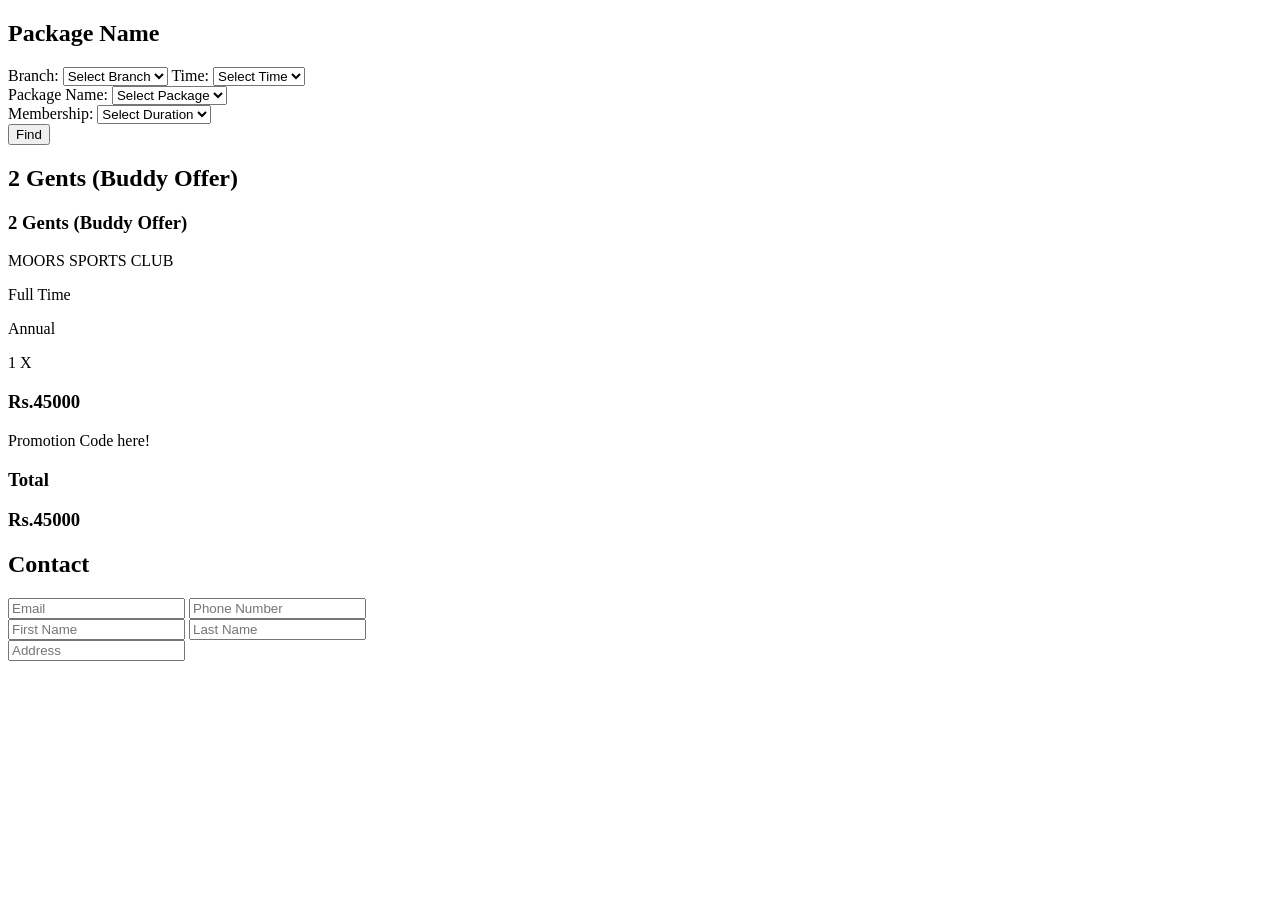
==== index.html @ 267e6563 "Create Package Structure" ====
<!DOCTYPE html>
<html lang="en">

<head>
    <meta charset="UTF-8">
    <meta name="viewport" content="width=device-width, initial-scale=1.0">
    <title>Document</title>
</head>

<body>

    <section class="checkout">
        <div class="left-side">
            <h1>Package Name</h1>
            <label>Branch:</label>
            <select>
                <option>Select Branch</option>
            </select>
            <label>Time:</label>
            <select>
                <option>Select Time</option>
            </select>
            <div class="row">
                <div class="input-box">
                    <label>Package Name:</label>
                    <select>
                        <option>Select Package</option>
                    </select>
                </div>
                <div class="input-box">
                    <label>Membership:</label>
                    <select>
                        <option>Select Duration</option>
                    </select>
                </div>
            </div>
            <button class="find-btn">Find</button>
        </div>

        <div class="right-side">
            <h2>2 Gents (Buddy Offer)</h2>
            <div class="summary">
                <div class="details">
                    <h3>2 Gents (Buddy Offer)</h3>
                    <p>MOORS SPORTS CLUB</p>
                    <p>Full Time</p>
                    <p>Annual</p>
                </div>
                <div class="price">
                    <span>1 X</span>
                    <h3>Rs.45000</h3>
                </div>
            </div>
            <div class="promo">
                Promotion Code here!
            </div>
            <div class="total">
                <h3>Total</h3>
                <h3>Rs.45000</h3>
            </div>
            <div class="contact">
                <h2>Contact</h2>
                <input type="email" placeholder="Email">
                <input type="text" placeholder="Phone Number">
                <div class="row">
                    <input type="text" placeholder="First Name">
                    <input type="text" placeholder="Last Name">
                </div>
                <input type="text" placeholder="Address">
            </div>
        </div>
    </section>
</body>

</html>
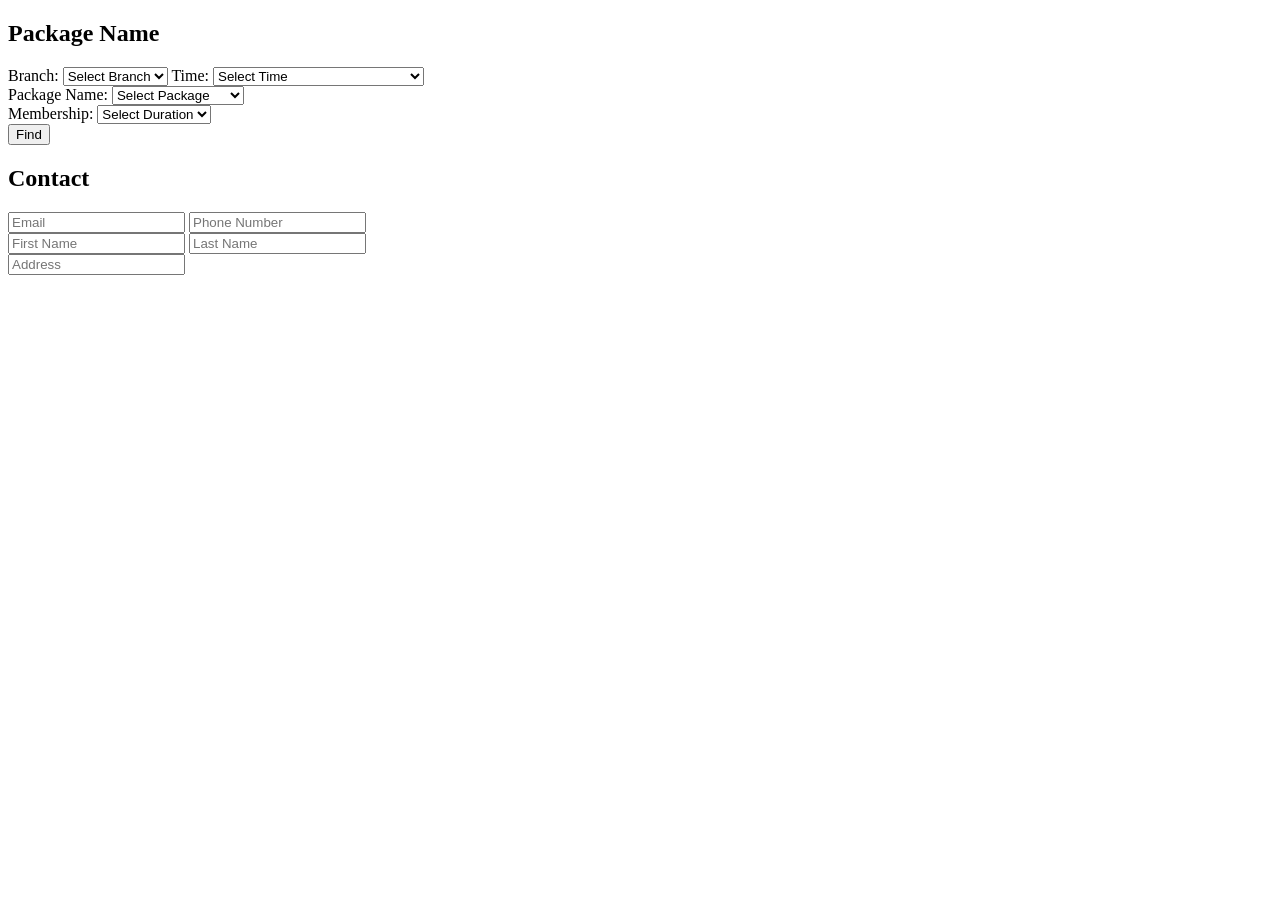
==== commit 8c8fa2ae: "Change Package Structure" ====
--- a/index.html
+++ b/index.html
@@ -4,60 +4,57 @@
 <head>
     <meta charset="UTF-8">
     <meta name="viewport" content="width=device-width, initial-scale=1.0">
-    <title>Document</title>
+    <title>Package</title>
+    <link rel="stylesheet" href="Assets\style.css">
 </head>
 
 <body>
+    <section class="checkout">
 
-    <section class="checkout">
-        <div class="left-side">
             <h1>Package Name</h1>
+
             <label>Branch:</label>
-            <select>
-                <option>Select Branch</option>
+            <select name="branch" required>
+                <option value="" selected disabled>Select Branch</option>
+                <option value="colombo">Colombo</option>
+                <option value="kandy">Kandy</option>
+                <option value="galle">Galle</option>
+                <option value="matara">Matara</option>
+                <option value="kurunegala">Kurunegala</option>
             </select>
+
             <label>Time:</label>
-            <select>
-                <option>Select Time</option>
+            <select name="time" id="time" required>
+                <option value="" selected disabled>Select Time</option>
+                <option value="Morning (6:00 AM - 10:00 AM)">Morning (6:00 AM - 10:00 AM)</option>
+                <option value="Afternoon (12:00 PM - 4:00 PM)">Afternoon (12:00 PM - 4:00 PM)</option>
+                <option value="Evening (5:00 PM - 9:00 PM)">Evening (5:00 PM - 9:00 PM)</option>
             </select>
+
             <div class="row">
                 <div class="input-box">
                     <label>Package Name:</label>
-                    <select>
-                        <option>Select Package</option>
+                    <select name="package" id="package" required>
+                        <option value="" selected disabled>Select Package</option>
+                        <option value="Basic">Basic Package</option>
+                        <option value="Standard">Standard Package</option>
+                        <option value="Premium">Premium Package</option>
+                        <option value="VIP">VIP Package</option>
                     </select>
                 </div>
                 <div class="input-box">
                     <label>Membership:</label>
-                    <select>
-                        <option>Select Duration</option>
+                    <select name="duration" id="duration" required>
+                        <option value="" selected disabled>Select Duration</option>
+                        <option value="1 Month">1 Month</option>
+                        <option value="3 Months">3 Months</option>
+                        <option value="6 Months">6 Months</option>
+                        <option value="12 Months">12 Months</option>
                     </select>
                 </div>
             </div>
             <button class="find-btn">Find</button>
-        </div>
 
-        <div class="right-side">
-            <h2>2 Gents (Buddy Offer)</h2>
-            <div class="summary">
-                <div class="details">
-                    <h3>2 Gents (Buddy Offer)</h3>
-                    <p>MOORS SPORTS CLUB</p>
-                    <p>Full Time</p>
-                    <p>Annual</p>
-                </div>
-                <div class="price">
-                    <span>1 X</span>
-                    <h3>Rs.45000</h3>
-                </div>
-            </div>
-            <div class="promo">
-                Promotion Code here!
-            </div>
-            <div class="total">
-                <h3>Total</h3>
-                <h3>Rs.45000</h3>
-            </div>
             <div class="contact">
                 <h2>Contact</h2>
                 <input type="email" placeholder="Email">
@@ -68,8 +65,6 @@
                 </div>
                 <input type="text" placeholder="Address">
             </div>
-        </div>
     </section>
 </body>
-
 </html>
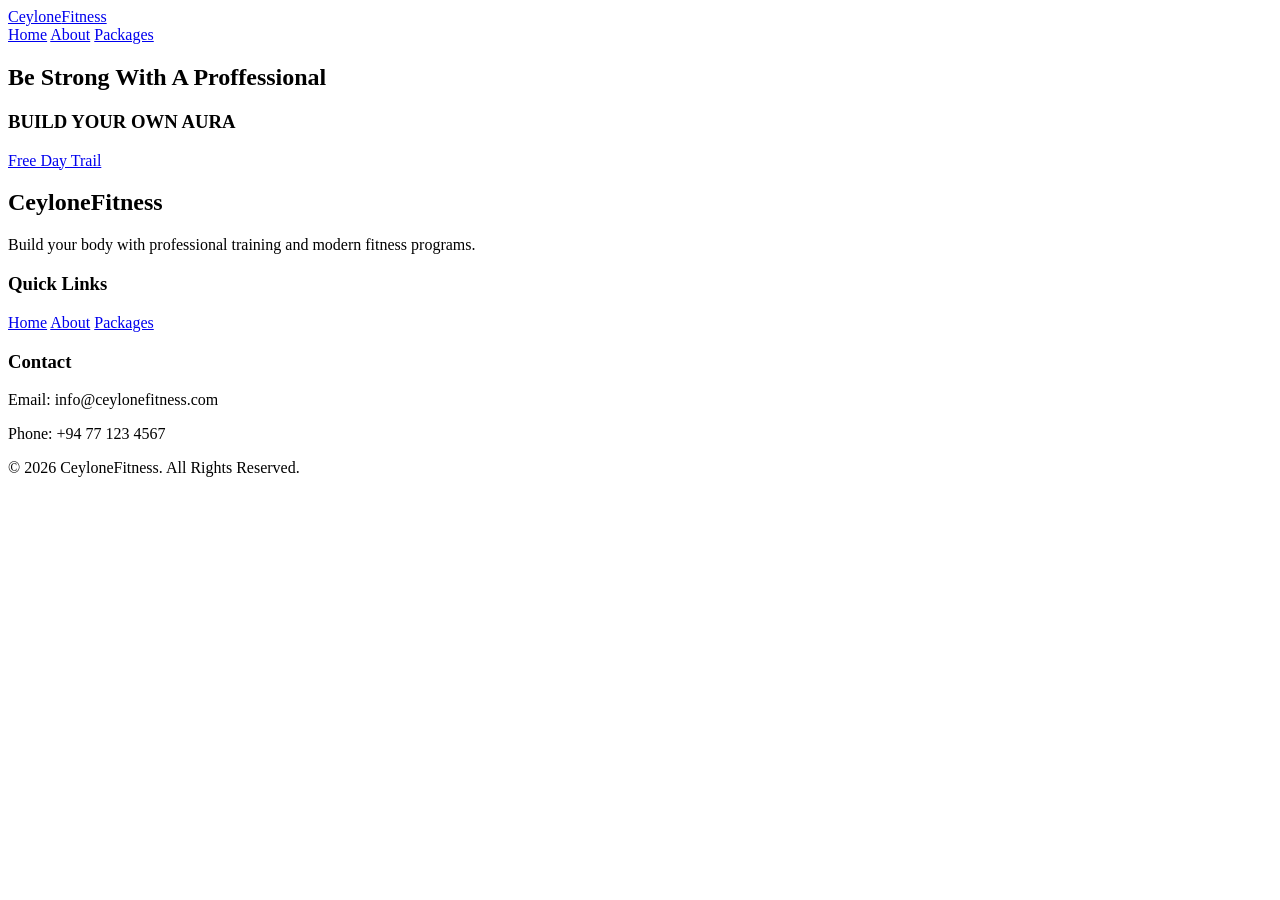
==== commit d3c4461a: "Remove old HTML code" ====
--- a/index.html
+++ b/index.html
@@ -1,70 +1,65 @@
 <!DOCTYPE html>
 <html lang="en">
-
 <head>
     <meta charset="UTF-8">
     <meta name="viewport" content="width=device-width, initial-scale=1.0">
-    <title>Package</title>
-    <link rel="stylesheet" href="Assets\style.css">
+    <title>HomePage</title>
+    <style>
+    @import url('https://fonts.googleapis.com/css2?family=Open+Sans:wght@300;400;600;700;800&display=swap');
+    </style>
+    <link rel="stylesheet" href="Assets/style.css">
 </head>
 
 <body>
-    <section class="checkout">
 
-            <h1>Package Name</h1>
+    <header class="header">
+          <a href="#home" class="logo">Ceylone<span>Fitness</span></a>
+        <i class="bx bx-menu" id="menu-icon"></i>
+        <nav class="navbar">
+            <a href="#home">Home</a>
+            <a href="#about">About</a>
+            <a href="#services">Packages</a>
+        </nav>
+    </header>
 
-            <label>Branch:</label>
-            <select name="branch" required>
-                <option value="" selected disabled>Select Branch</option>
-                <option value="colombo">Colombo</option>
-                <option value="kandy">Kandy</option>
-                <option value="galle">Galle</option>
-                <option value="matara">Matara</option>
-                <option value="kurunegala">Kurunegala</option>
-            </select>
+    <section class="home" id="home">
+        <div class="home-content">
+            <h1> Be <span> Strong</span> With A Proffessional</h1>
+            <h3>BUILD <span> YOUR </span> OWN  AURA </h3>
+            <div class="btn-group">
+                <a href="#" class="btn">Free Day Trail</a>
+            </div>
+        </div>
+    </section>
 
-            <label>Time:</label>
-            <select name="time" id="time" required>
-                <option value="" selected disabled>Select Time</option>
-                <option value="Morning (6:00 AM - 10:00 AM)">Morning (6:00 AM - 10:00 AM)</option>
-                <option value="Afternoon (12:00 PM - 4:00 PM)">Afternoon (12:00 PM - 4:00 PM)</option>
-                <option value="Evening (5:00 PM - 9:00 PM)">Evening (5:00 PM - 9:00 PM)</option>
-            </select>
+    <footer class="footer">
+    <div class="footer-container">
 
-            <div class="row">
-                <div class="input-box">
-                    <label>Package Name:</label>
-                    <select name="package" id="package" required>
-                        <option value="" selected disabled>Select Package</option>
-                        <option value="Basic">Basic Package</option>
-                        <option value="Standard">Standard Package</option>
-                        <option value="Premium">Premium Package</option>
-                        <option value="VIP">VIP Package</option>
-                    </select>
-                </div>
-                <div class="input-box">
-                    <label>Membership:</label>
-                    <select name="duration" id="duration" required>
-                        <option value="" selected disabled>Select Duration</option>
-                        <option value="1 Month">1 Month</option>
-                        <option value="3 Months">3 Months</option>
-                        <option value="6 Months">6 Months</option>
-                        <option value="12 Months">12 Months</option>
-                    </select>
-                </div>
-            </div>
-            <button class="find-btn">Find</button>
+        <div class="footer-box">
+            <h2>Ceylone<span>Fitness</span></h2>
+            <p>Build your body with professional training and modern fitness programs.</p>
+        </div>
 
-            <div class="contact">
-                <h2>Contact</h2>
-                <input type="email" placeholder="Email">
-                <input type="text" placeholder="Phone Number">
-                <div class="row">
-                    <input type="text" placeholder="First Name">
-                    <input type="text" placeholder="Last Name">
-                </div>
-                <input type="text" placeholder="Address">
-            </div>
-    </section>
+        <div class="footer-box">
+            <h3>Quick Links</h3>
+            <a href="#home">Home</a>
+            <a href="#about">About</a>
+            <a href="#services">Packages</a>
+        </div>
+
+        <div class="footer-box">
+            <h3>Contact</h3>
+            <p>Email: info@ceylonefitness.com</p>
+            <p>Phone: +94 77 123 4567</p>
+        </div>
+
+    </div>
+
+    <div class="footer-bottom">
+        <p>© 2026 CeyloneFitness. All Rights Reserved.</p>
+    </div>
+</footer>
 </body>
-</html>+    
+</body>
+</html>
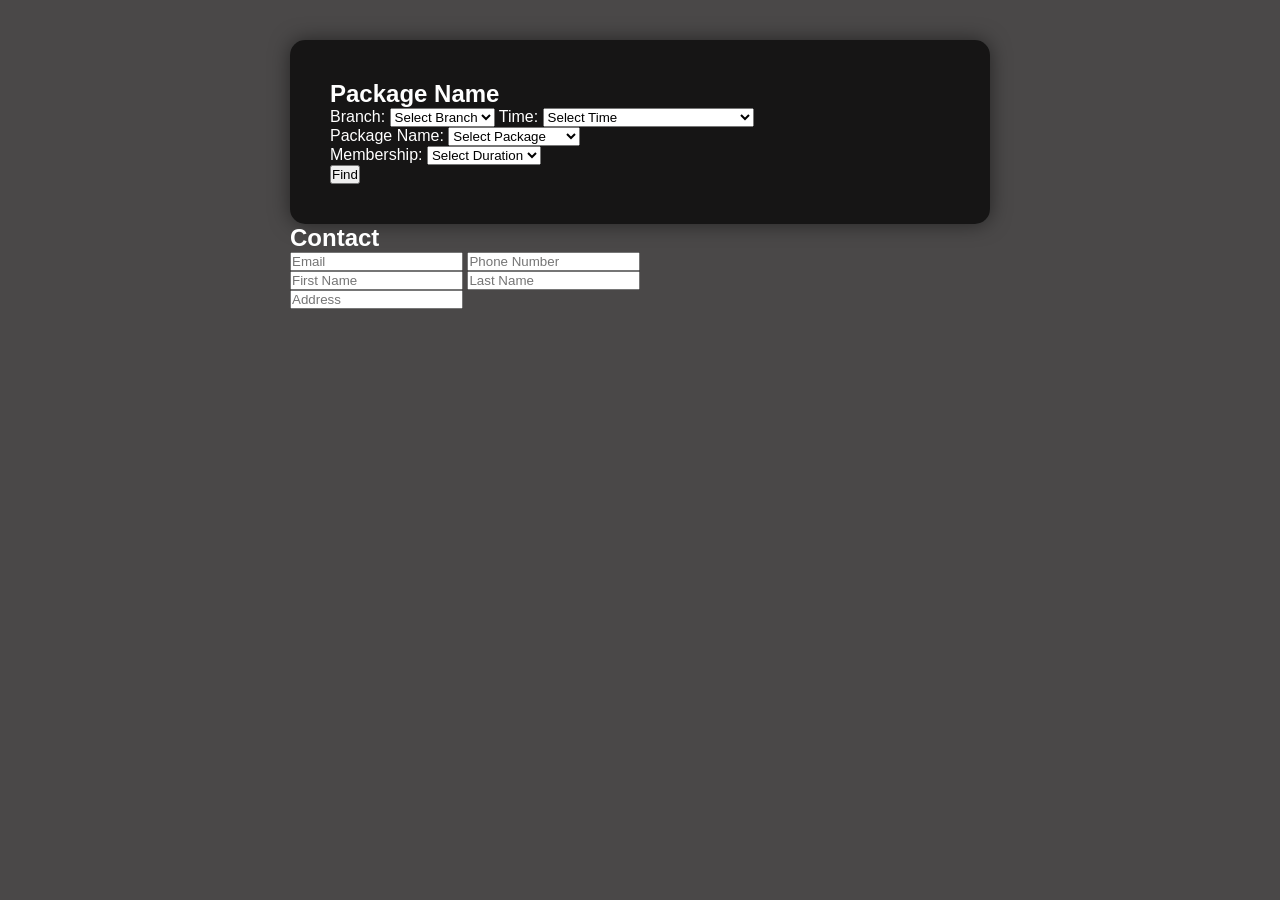
==== commit 1e261368: "Add CSS to Package Devishion Box" ====
--- a/index.html
+++ b/index.html
@@ -1,65 +1,71 @@
 <!DOCTYPE html>
 <html lang="en">
+
 <head>
     <meta charset="UTF-8">
     <meta name="viewport" content="width=device-width, initial-scale=1.0">
-    <title>HomePage</title>
-    <style>
-    @import url('https://fonts.googleapis.com/css2?family=Open+Sans:wght@300;400;600;700;800&display=swap');
-    </style>
-    <link rel="stylesheet" href="Assets/style.css">
+    <title>Package</title>
+    <link rel="stylesheet" href="Assets\style.css">
 </head>
 
 <body>
+    <section class="checkout">
+        <div class="package">
+            <h1>Package Name</h1>
 
-    <header class="header">
-          <a href="#home" class="logo">Ceylone<span>Fitness</span></a>
-        <i class="bx bx-menu" id="menu-icon"></i>
-        <nav class="navbar">
-            <a href="#home">Home</a>
-            <a href="#about">About</a>
-            <a href="#services">Packages</a>
-        </nav>
-    </header>
+            <label>Branch:</label>
+            <select name="branch" required>
+                <option value="" selected disabled>Select Branch</option>
+                <option value="colombo">Colombo</option>
+                <option value="kandy">Kandy</option>
+                <option value="galle">Galle</option>
+                <option value="matara">Matara</option>
+                <option value="kurunegala">Kurunegala</option>
+            </select>
 
-    <section class="home" id="home">
-        <div class="home-content">
-            <h1> Be <span> Strong</span> With A Proffessional</h1>
-            <h3>BUILD <span> YOUR </span> OWN  AURA </h3>
-            <div class="btn-group">
-                <a href="#" class="btn">Free Day Trail</a>
+            <label>Time:</label>
+            <select name="time" id="time" required>
+                <option value="" selected disabled>Select Time</option>
+                <option value="Morning (6:00 AM - 10:00 AM)">Morning (6:00 AM - 10:00 AM)</option>
+                <option value="Afternoon (12:00 PM - 4:00 PM)">Afternoon (12:00 PM - 4:00 PM)</option>
+                <option value="Evening (5:00 PM - 9:00 PM)">Evening (5:00 PM - 9:00 PM)</option>
+            </select>
+
+            <div class="row">
+                <div class="input-box">
+                    <label>Package Name:</label>
+                    <select name="package" id="package" required>
+                        <option value="" selected disabled>Select Package</option>
+                        <option value="Basic">Basic Package</option>
+                        <option value="Standard">Standard Package</option>
+                        <option value="Premium">Premium Package</option>
+                        <option value="VIP">VIP Package</option>
+                    </select>
+                </div>
+                <div class="input-box">
+                    <label>Membership:</label>
+                    <select name="duration" id="duration" required>
+                        <option value="" selected disabled>Select Duration</option>
+                        <option value="1 Month">1 Month</option>
+                        <option value="3 Months">3 Months</option>
+                        <option value="6 Months">6 Months</option>
+                        <option value="12 Months">12 Months</option>
+                    </select>
+                </div>
             </div>
-        </div>
-    </section>
-
-    <footer class="footer">
-    <div class="footer-container">
-
-        <div class="footer-box">
-            <h2>Ceylone<span>Fitness</span></h2>
-            <p>Build your body with professional training and modern fitness programs.</p>
+            <button class="find-btn">Find</button>
         </div>
 
-        <div class="footer-box">
-            <h3>Quick Links</h3>
-            <a href="#home">Home</a>
-            <a href="#about">About</a>
-            <a href="#services">Packages</a>
-        </div>
-
-        <div class="footer-box">
-            <h3>Contact</h3>
-            <p>Email: info@ceylonefitness.com</p>
-            <p>Phone: +94 77 123 4567</p>
-        </div>
-
-    </div>
-
-    <div class="footer-bottom">
-        <p>© 2026 CeyloneFitness. All Rights Reserved.</p>
-    </div>
-</footer>
+            <div class="contact">
+                <h2>Contact</h2>
+                <input type="email" placeholder="Email">
+                <input type="text" placeholder="Phone Number">
+                <div class="row">
+                    <input type="text" placeholder="First Name">
+                    <input type="text" placeholder="Last Name">
+                </div>
+                <input type="text" placeholder="Address">
+            </div>
+    </section>
 </body>
-    
-</body>
-</html>
+</html>
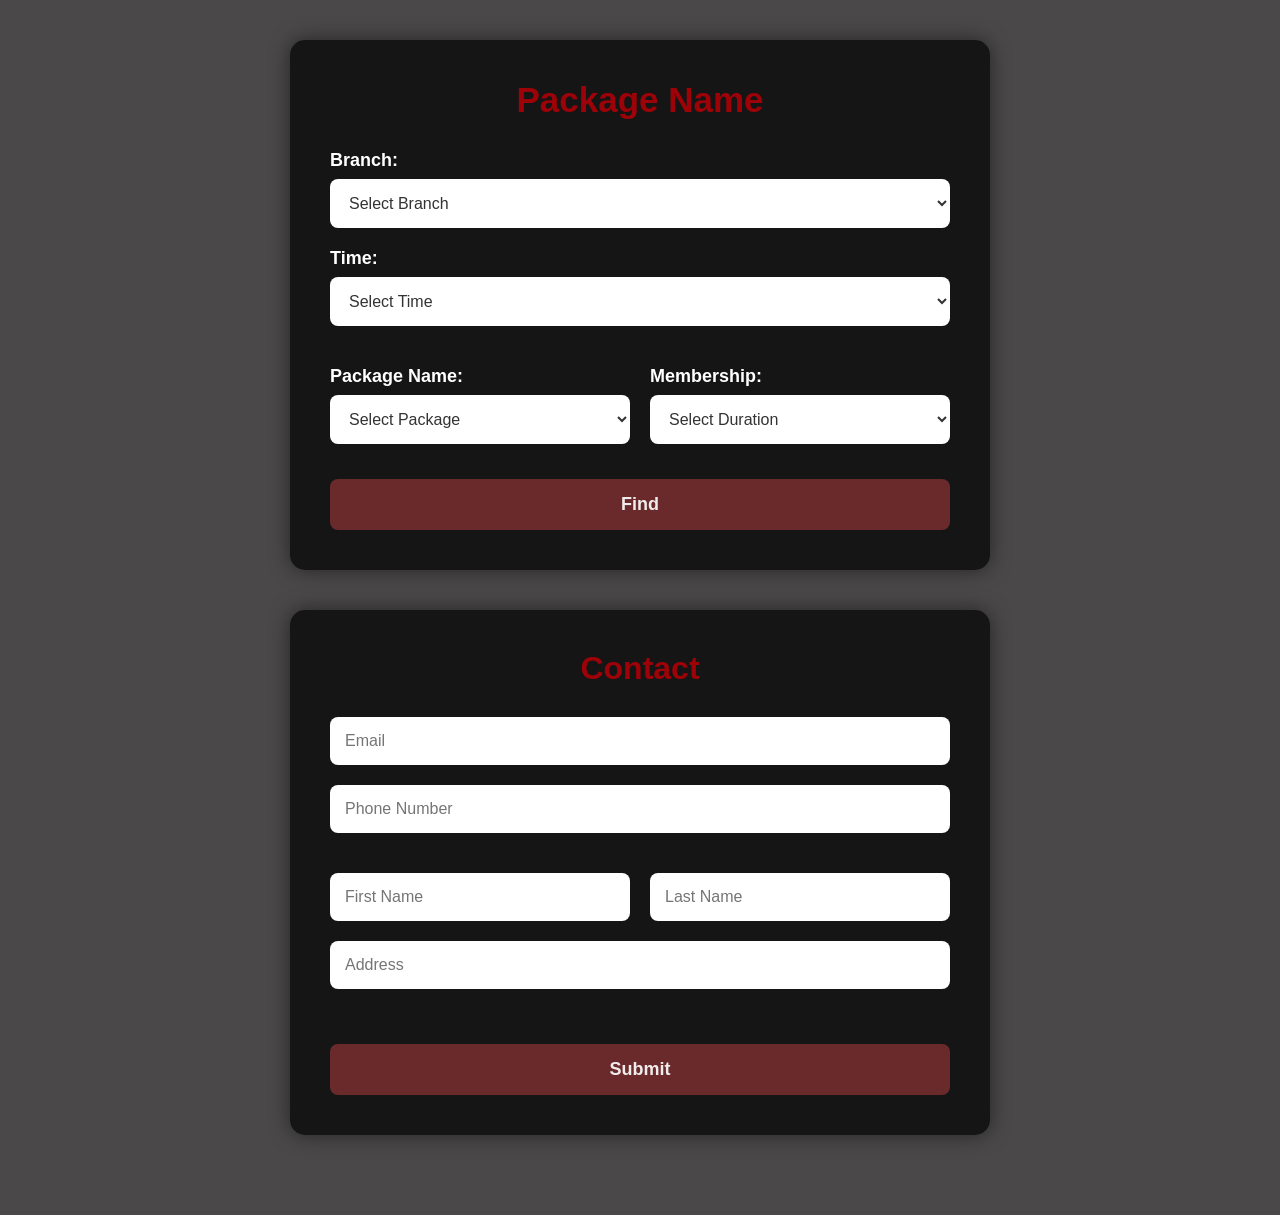
==== commit f396e52e: "Add Submit Button and CSS" ====
--- a/index.html
+++ b/index.html
@@ -65,7 +65,9 @@
                     <input type="text" placeholder="Last Name">
                 </div>
                 <input type="text" placeholder="Address">
+                <button class="submit-btn">Submit</button>
             </div>
+
     </section>
 </body>
 </html>
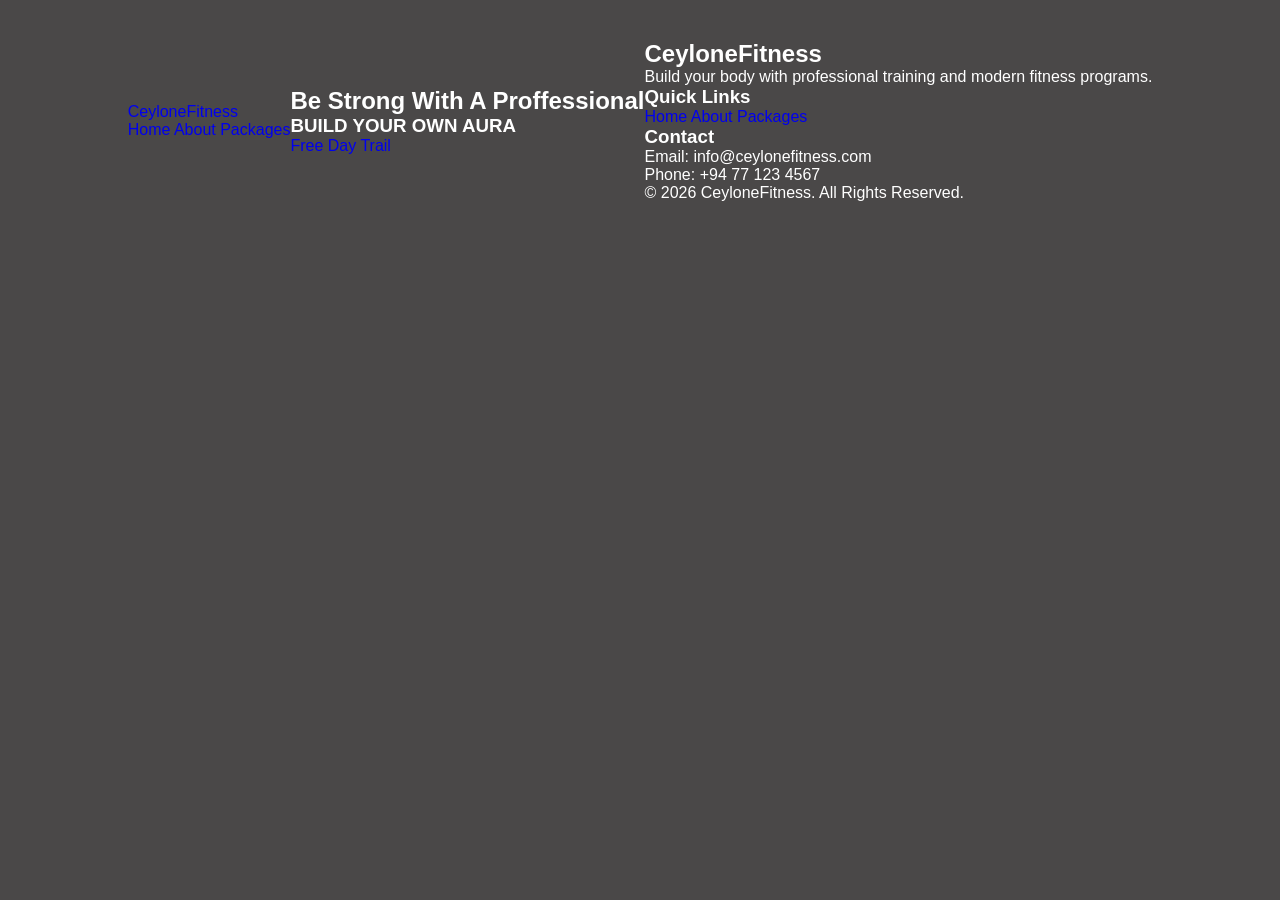
==== commit 0d92a801: "Corrected a mistake made during merge" ====
--- a/index.html
+++ b/index.html
@@ -1,73 +1,65 @@
 <!DOCTYPE html>
 <html lang="en">
-
 <head>
     <meta charset="UTF-8">
     <meta name="viewport" content="width=device-width, initial-scale=1.0">
-    <title>Package</title>
-    <link rel="stylesheet" href="Assets\style.css">
+    <title>HomePage</title>
+    <style>
+    @import url('https://fonts.googleapis.com/css2?family=Open+Sans:wght@300;400;600;700;800&display=swap');
+    </style>
+    <link rel="stylesheet" href="Assets/style.css">
 </head>
 
 <body>
-    <section class="checkout">
-        <div class="package">
-            <h1>Package Name</h1>
 
-            <label>Branch:</label>
-            <select name="branch" required>
-                <option value="" selected disabled>Select Branch</option>
-                <option value="colombo">Colombo</option>
-                <option value="kandy">Kandy</option>
-                <option value="galle">Galle</option>
-                <option value="matara">Matara</option>
-                <option value="kurunegala">Kurunegala</option>
-            </select>
+    <header class="header">
+          <a href="#home" class="logo">Ceylone<span>Fitness</span></a>
+        <i class="bx bx-menu" id="menu-icon"></i>
+        <nav class="navbar">
+            <a href="#home">Home</a>
+            <a href="#about">About</a>
+            <a href="#services">Packages</a>
+        </nav>
+    </header>
 
-            <label>Time:</label>
-            <select name="time" id="time" required>
-                <option value="" selected disabled>Select Time</option>
-                <option value="Morning (6:00 AM - 10:00 AM)">Morning (6:00 AM - 10:00 AM)</option>
-                <option value="Afternoon (12:00 PM - 4:00 PM)">Afternoon (12:00 PM - 4:00 PM)</option>
-                <option value="Evening (5:00 PM - 9:00 PM)">Evening (5:00 PM - 9:00 PM)</option>
-            </select>
+    <section class="home" id="home">
+        <div class="home-content">
+            <h1> Be <span> Strong</span> With A Proffessional</h1>
+            <h3>BUILD <span> YOUR </span> OWN  AURA </h3>
+            <div class="btn-group">
+                <a href="#" class="btn">Free Day Trail</a>
+            </div>
+        </div>
+    </section>
 
-            <div class="row">
-                <div class="input-box">
-                    <label>Package Name:</label>
-                    <select name="package" id="package" required>
-                        <option value="" selected disabled>Select Package</option>
-                        <option value="Basic">Basic Package</option>
-                        <option value="Standard">Standard Package</option>
-                        <option value="Premium">Premium Package</option>
-                        <option value="VIP">VIP Package</option>
-                    </select>
-                </div>
-                <div class="input-box">
-                    <label>Membership:</label>
-                    <select name="duration" id="duration" required>
-                        <option value="" selected disabled>Select Duration</option>
-                        <option value="1 Month">1 Month</option>
-                        <option value="3 Months">3 Months</option>
-                        <option value="6 Months">6 Months</option>
-                        <option value="12 Months">12 Months</option>
-                    </select>
-                </div>
-            </div>
-            <button class="find-btn">Find</button>
+    <footer class="footer">
+    <div class="footer-container">
+
+        <div class="footer-box">
+            <h2>Ceylone<span>Fitness</span></h2>
+            <p>Build your body with professional training and modern fitness programs.</p>
         </div>
 
-            <div class="contact">
-                <h2>Contact</h2>
-                <input type="email" placeholder="Email">
-                <input type="text" placeholder="Phone Number">
-                <div class="row">
-                    <input type="text" placeholder="First Name">
-                    <input type="text" placeholder="Last Name">
-                </div>
-                <input type="text" placeholder="Address">
-                <button class="submit-btn">Submit</button>
-            </div>
+        <div class="footer-box">
+            <h3>Quick Links</h3>
+            <a href="#home">Home</a>
+            <a href="#about">About</a>
+            <a href="#services">Packages</a>
+        </div>
 
-    </section>
+        <div class="footer-box">
+            <h3>Contact</h3>
+            <p>Email: info@ceylonefitness.com</p>
+            <p>Phone: +94 77 123 4567</p>
+        </div>
+
+    </div>
+
+    <div class="footer-bottom">
+        <p>© 2026 CeyloneFitness. All Rights Reserved.</p>
+    </div>
+</footer>
 </body>
-</html>+    
+</body>
+</html>
--- a/Assets/style.css
+++ b/Assets/style.css
@@ -0,0 +1,131 @@
+*{
+    margin: 0;
+    padding: 0;
+    box-sizing: border-box;
+    text-decoration: none;
+    list-style: none;
+    scroll-behavior: smooth;
+    font-family: "Open Sans", sans-serif;
+}
+body{
+    background-color: rgb(74, 72, 72);
+    background-size: cover;
+    background-position: center;
+    background-repeat: no-repeat;
+    color: white;
+    display: flex;
+    justify-content: center;
+    align-items: center;
+    padding: 40px;
+}
+.package{
+    width: 700px;
+    background: rgba(0,0,0,0.7);
+    padding: 40px;
+    border-radius: 15px;
+    box-shadow: 0 0 20px rgba(0,0,0,.5);  
+}
+.package h1{
+    text-align: center;
+    margin-bottom: 30px;
+    font-size: 35px;
+    color: #9d0208;
+}
+.package label{
+    display: block;
+    font-size: 18px;
+    margin-bottom: 8px;
+    margin-top: 20px;
+    font-weight: 600;
+}
+.package select{
+    width: 100%;
+    padding: 15px;
+    border: none;
+    border-radius: 8px;
+    outline: none;
+    font-size: 16px;
+    background: #fff;
+    color: #333;
+}
+.row{
+    display: flex;
+    gap: 20px;
+    margin-top: 20px;
+}
+
+.input-box{
+    width: 50%;
+}
+
+.find-btn{
+    width: 100%;
+    margin-top: 35px;
+    padding: 15px;
+    border: none;
+    border-radius: 8px;
+    background: #6a2a2c;
+    color: #f1ecec;
+    font-size: 18px;
+    font-weight: bold;
+    cursor: pointer;
+    transition: .3s;
+}
+
+.find-btn:hover{
+    background: #9d0208;
+    transform: scale(1.03);
+}
+.contact{
+    width: 700px;
+    margin: 40px auto;
+    background: rgba(0,0,0,0.7);
+    padding: 40px;
+    border-radius: 15px;
+    box-shadow: 0 0 20px rgba(0,0,0,.5);
+}
+.contact h2{
+    text-align: center;
+    font-size: 32px;
+    color: #9d0208;
+    margin-bottom: 30px;
+}
+
+.contact input{
+    width: 100%;
+    padding: 15px;
+    margin-bottom: 20px;
+    border: none;
+    outline: none;
+    border-radius: 8px;
+    font-size: 16px;
+    background: #fff;
+    color: #333;
+}
+
+.contact .row{
+    display: flex;
+    gap: 20px;
+}
+
+.contact .row input{
+    width: 50%;
+}
+.submit-btn{
+    width: 100%;
+    margin-top: 35px;
+    padding: 15px;
+    border: none;
+    border-radius: 8px;
+    background: #6a2a2c;
+    color: #f1ecec;
+    font-size: 18px;
+    font-weight: bold;
+    cursor: pointer;
+    transition: .3s;
+}
+
+.submit-btn:hover{
+    background: #9d0208;
+    transform: scale(1.03);
+}
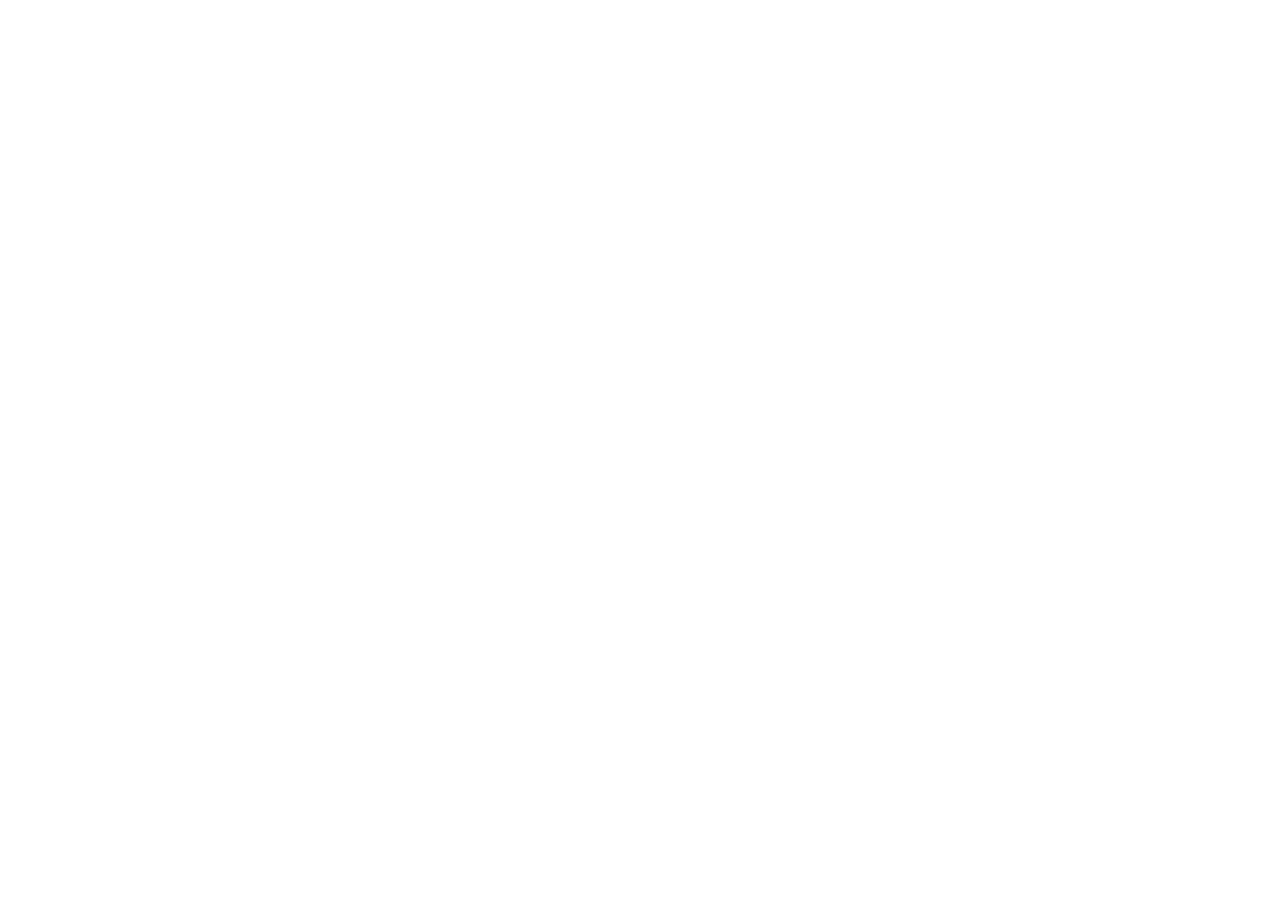
==== commit c1317bca: "add new HTML file package and move the code to it" ====
--- a/index.html
+++ b/index.html
@@ -3,63 +3,9 @@
 <head>
     <meta charset="UTF-8">
     <meta name="viewport" content="width=device-width, initial-scale=1.0">
-    <title>HomePage</title>
-    <style>
-    @import url('https://fonts.googleapis.com/css2?family=Open+Sans:wght@300;400;600;700;800&display=swap');
-    </style>
-    <link rel="stylesheet" href="Assets/style.css">
+    <title>Document</title>
 </head>
-
 <body>
-
-    <header class="header">
-          <a href="#home" class="logo">Ceylone<span>Fitness</span></a>
-        <i class="bx bx-menu" id="menu-icon"></i>
-        <nav class="navbar">
-            <a href="#home">Home</a>
-            <a href="#about">About</a>
-            <a href="#services">Packages</a>
-        </nav>
-    </header>
-
-    <section class="home" id="home">
-        <div class="home-content">
-            <h1> Be <span> Strong</span> With A Proffessional</h1>
-            <h3>BUILD <span> YOUR </span> OWN  AURA </h3>
-            <div class="btn-group">
-                <a href="#" class="btn">Free Day Trail</a>
-            </div>
-        </div>
-    </section>
-
-    <footer class="footer">
-    <div class="footer-container">
-
-        <div class="footer-box">
-            <h2>Ceylone<span>Fitness</span></h2>
-            <p>Build your body with professional training and modern fitness programs.</p>
-        </div>
-
-        <div class="footer-box">
-            <h3>Quick Links</h3>
-            <a href="#home">Home</a>
-            <a href="#about">About</a>
-            <a href="#services">Packages</a>
-        </div>
-
-        <div class="footer-box">
-            <h3>Contact</h3>
-            <p>Email: info@ceylonefitness.com</p>
-            <p>Phone: +94 77 123 4567</p>
-        </div>
-
-    </div>
-
-    <div class="footer-bottom">
-        <p>© 2026 CeyloneFitness. All Rights Reserved.</p>
-    </div>
-</footer>
-</body>
     
 </body>
-</html>
+</html>
